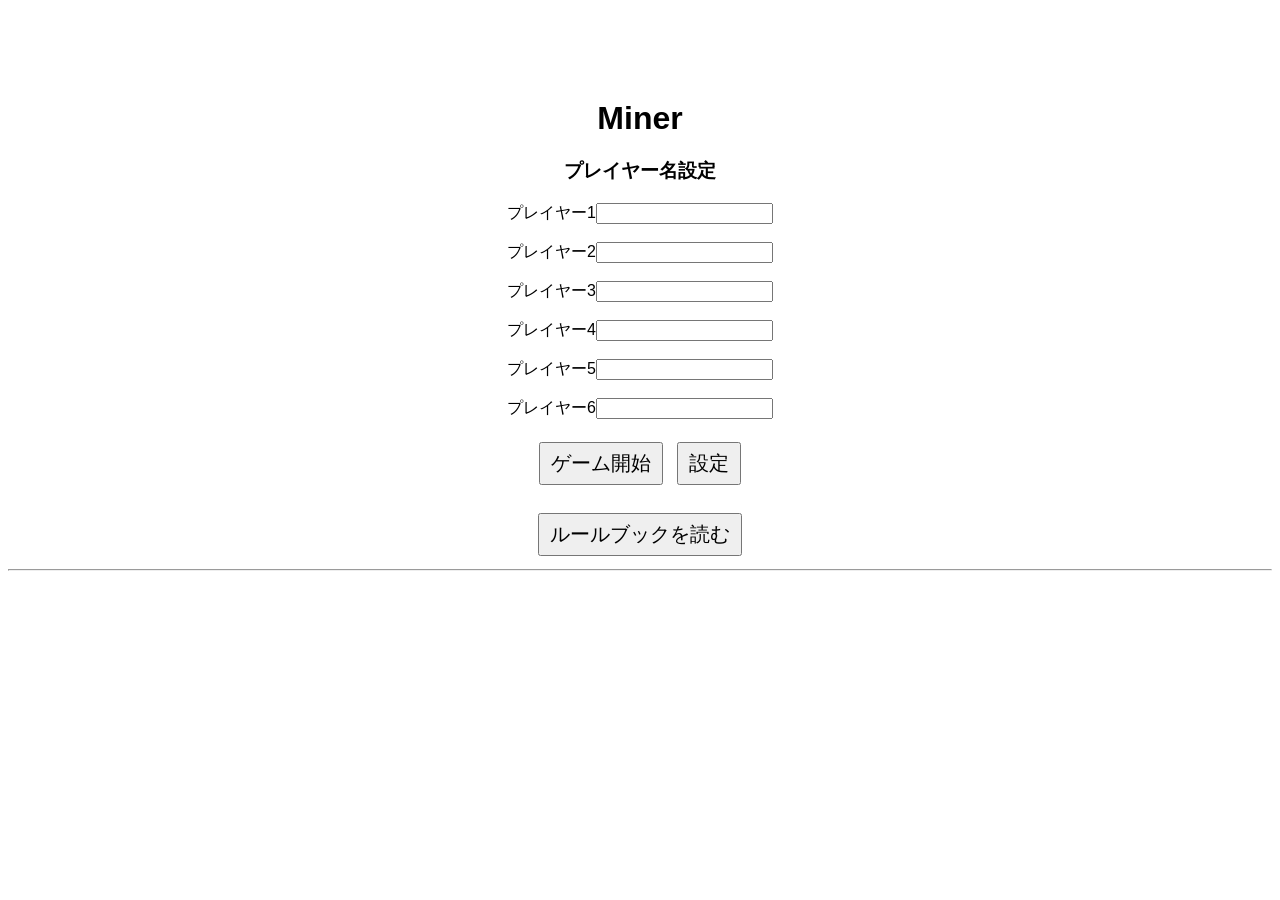
==== index.html @ f3d585bc "Add files via upload" ====
<html>
<head>

    <title>Miner</title>

    <meta name="viewport"
          content="width=device-width, initial-scale=1.0">

    <link rel="stylesheet"
          href="style.css">

</head>
<body>
    
<h1 id="title">Miner</h1>
<!-- 以下、ホーム画面 -->
<div id="homeArea">

<!-- プレイヤー名の処理 -->
<div id="playerNameArea">
</div>

<button id="startButton" onclick="startGame()">
    ゲーム開始
</button>
<button
    id="settingsButton"
    onclick="showSettings()">

    設定

</button>
<br><br>

<button id="ruleBookButton"
        onclick="showRuleBook()">
    ルールブックを読む
</button>
</div>
<!-- 以上、ホーム画面 -->

<!-- 以下、ゲーム画面 -->
    <h2 id="roundDisplay">
    Round 1
</h2>
<h3 id="scoreDisplay">
    市民 0勝　盗賊 0勝
</h3>

<div id="selectionArea">

    <h3>採掘メンバー選択</h3>

    <div id="playerSelect"></div>

</div>


<button id="roleButton" onclick="showRole()">
    役職確認
</button>
<div id="roleDisplay"></div>


<button id="mineButton" onclick="mining()">
    採掘開始
</button>

<button id="meetingButton" onclick="startMeeting()">
    会議開始
</button>
<div id="meetingDisplay"></div>
<div id="accompliceDisplay"></div>
<button id="endMeetingButton"onclick="endMeeting()">
    会議終了
</button>


<button id="nextRoundButton"
        onclick="nextRound()">
    次ラウンドへ
</button>

<button id="selectDoneButton"
        onclick="finishSelection()">
    選出完了
</button>
<!-- 以上、ゲーム画面 -->

<div id="result"></div>

<div id="settingsDisplay"></div>

<div id="ruleBookDisplay"></div>

<script src="script.js"></script>


<hr>

<button id="resetGameButton"
        onclick="resetGame()"
        style="display:none;">
    リセット
</button>

<div id="historyDisplay"></div>

</body>
</html>
---- style.css ----
body {
    text-align: center;
    font-family: sans-serif;
    margin-top: 100px;
}
#playerSelect {

    text-align: left;

    display: inline-block;

}
#historyDisplay {

    overflow-x: auto;

    margin-top: 20px;

}
button {

    font-size: 20px;

    padding: 6px 10px;

    margin: 5px;

}
input[type="checkbox"] {

    width: 19px;

    height: 19px;

}
.ruleCard {

    text-align: left;

    border: 2px solid #444;

    border-radius: 8px;

    padding: 15px;

    margin: 15px auto;

    max-width: 600px;

    background-color: #f8f8f8;

}
.ruleCard h3 {

    text-align: center;

}

/* スマホ専用設定 */

@media screen and (max-width: 768px) {

    body {

        font-size: 24px;

        margin-top: 20px;

    }

    h1 {

        font-size: 40px;

    }

    h2 {

        font-size: 32px;

    }

    h3 {

        font-size: 28px;

    }

    button {

        font-size: 24px;

        padding: 15px 25px;

        margin: 8px;

        border-radius: 8px;

    }

    input[type="checkbox"] {

        width: 32px;

        height: 32px;

    }

    input[type="text"],
    input[type="number"] {

        width: 180px;

        font-size: 24px;

        padding: 10px;

        border: 3px solid #444;

        border-radius: 8px;

    }

    table {

        font-size: 20px;

    }

    td,
    th {

        padding: 8px;

    }

}
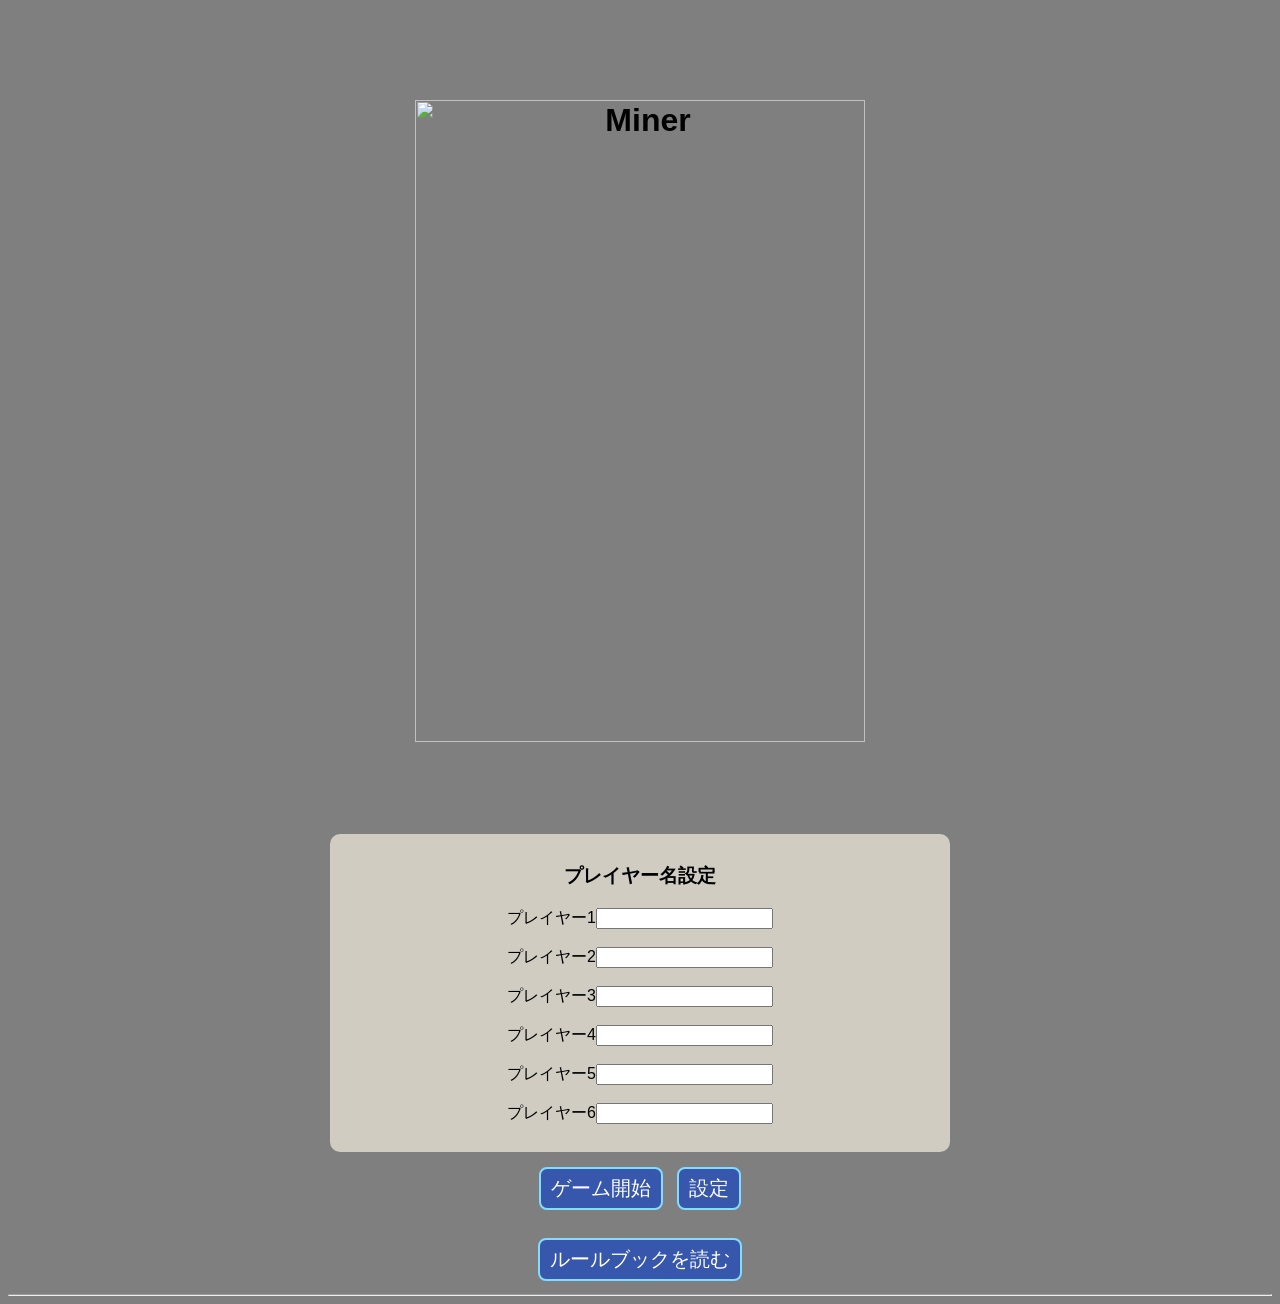
==== commit 41c82d89: "Add files via upload" ====
--- a/index.html
+++ b/index.html
@@ -12,7 +12,13 @@
 </head>
 <body>
     
-<h1 id="title">Miner</h1>
+<h1 id="title">
+
+    <img
+        src="Miner image/background/輝く結晶のMINERロゴ.png"
+        alt="Miner">
+
+</h1>
 <!-- 以下、ホーム画面 -->
 <div id="homeArea">
 
@@ -20,7 +26,7 @@
 <div id="playerNameArea">
 </div>
 
-<button id="startButton" onclick="startGame()">
+<button   id="startButton"   onclick="startGame()">
     ゲーム開始
 </button>
 <button
@@ -32,8 +38,7 @@
 </button>
 <br><br>
 
-<button id="ruleBookButton"
-        onclick="showRuleBook()">
+<button   id="ruleBookButton"   onclick="showRuleBook()">
     ルールブックを読む
 </button>
 </div>
@@ -56,32 +61,32 @@
 </div>
 
 
-<button id="roleButton" onclick="showRole()">
+<button   id="roleButton" onclick="showRole()">
     役職確認
 </button>
 <div id="roleDisplay"></div>
 
 
-<button id="mineButton" onclick="mining()">
+<button   id="mineButton" onclick="mining()">
     採掘開始
 </button>
 
-<button id="meetingButton" onclick="startMeeting()">
+<button   id="meetingButton"   onclick="startMeeting()">
     会議開始
 </button>
 <div id="meetingDisplay"></div>
 <div id="accompliceDisplay"></div>
-<button id="endMeetingButton"onclick="endMeeting()">
+<button   id="endMeetingButton"   onclick="endMeeting()">
     会議終了
 </button>
 
 
-<button id="nextRoundButton"
+<button   id="nextRoundButton"  
         onclick="nextRound()">
     次ラウンドへ
 </button>
 
-<button id="selectDoneButton"
+<button   id="selectDoneButton"  
         onclick="finishSelection()">
     選出完了
 </button>
@@ -98,12 +103,6 @@
 
 <hr>
 
-<button id="resetGameButton"
-        onclick="resetGame()"
-        style="display:none;">
-    リセット
-</button>
-
 <div id="historyDisplay"></div>
 
 </body>
--- a/style.css
+++ b/style.css
@@ -1,8 +1,91 @@
+html {
+    overflow-y: scroll;
+}
+#title img {
+
+    max-width: 500px;
+
+    width: 90%;
+
+    height: auto;
+
+}
 body {
+    background-image: url("Miner image/background/幻想的な水晶鉱山の霧景観.png");
+    background-size: cover;
+    background-position: center;
+    background-repeat: no-repeat;
+    background-attachment: fixed;
+
+    background-color: rgba(0, 0, 0, 0.5);
     text-align: center;
     font-family: sans-serif;
     margin-top: 100px;
-}
+
+    font-family:
+        "Trebuchet MS",
+        "Yu Gothic",
+        sans-serif;
+}
+h2,
+h3 {
+
+    font-family:
+        Georgia,
+        serif;
+
+}
+
+#playerNameArea,
+#roundDisplay,
+#scoreDisplay,
+#selectionArea,
+#roleDisplay,
+#meetingDisplay,
+#accompliceDisplay,
+#result,
+#settingsDisplay,
+#ruleBookDisplay,
+#historyDisplay {
+
+    background-color:
+        rgba(235,230,215,0.75);
+
+    border-radius: 10px;
+
+    padding: 10px;
+
+    margin: 10px auto;
+
+    max-width: 600px;
+}
+
+#panel{
+
+    background-color:
+        rgba(235,230,215,0.85);
+
+    border-radius: 10px;
+
+    padding: 10px;
+
+    margin: 10px auto;
+
+    max-width: 800px;
+}
+
+/* ホーム画面での不要な表示消す用 */
+#meetingDisplay:empty,
+#roleDisplay:empty,
+#result:empty,
+#settingsDisplay:empty,
+#ruleBookDisplay:empty,
+#historyDisplay:empty,
+#accompliceDisplay:empty {
+    display: none;
+}
+/* ホーム画面での不要な表示消す用 */
+
 #playerSelect {
 
     text-align: left;
@@ -19,11 +102,43 @@
 }
 button {
 
+    background-color:
+        rgba(50, 84, 176, 0.93);
+
+    color: white;
+
+    border: 2px solid
+        rgb(130, 220, 255);
+
+    border-radius: 8px;
+
     font-size: 20px;
 
     padding: 6px 10px;
 
     margin: 5px;
+}
+button:hover {
+
+    background-color:
+        rgba(34, 69, 134, 0.95);
+
+}
+button:disabled {
+
+    background-color:
+        rgba(120,120,120,0.7);
+
+    color: #ddd;
+
+    box-shadow: 2px 2px 6px rgba(0,0,0,0.3);
+
+}
+#roleDisplay {
+
+    font-size: 24px;
+
+    font-weight: bold;
 
 }
 input[type="checkbox"] {
@@ -55,10 +170,20 @@
     text-align: center;
 
 }
+input[type="radio"] {
+    width: 24px;
+    height: 24px;
+}
 
 /* スマホ専用設定 */
 
 @media screen and (max-width: 768px) {
+    #title img {
+
+    width: min(90%, 500px);
+
+    height: auto;
+    }
 
     body {
 
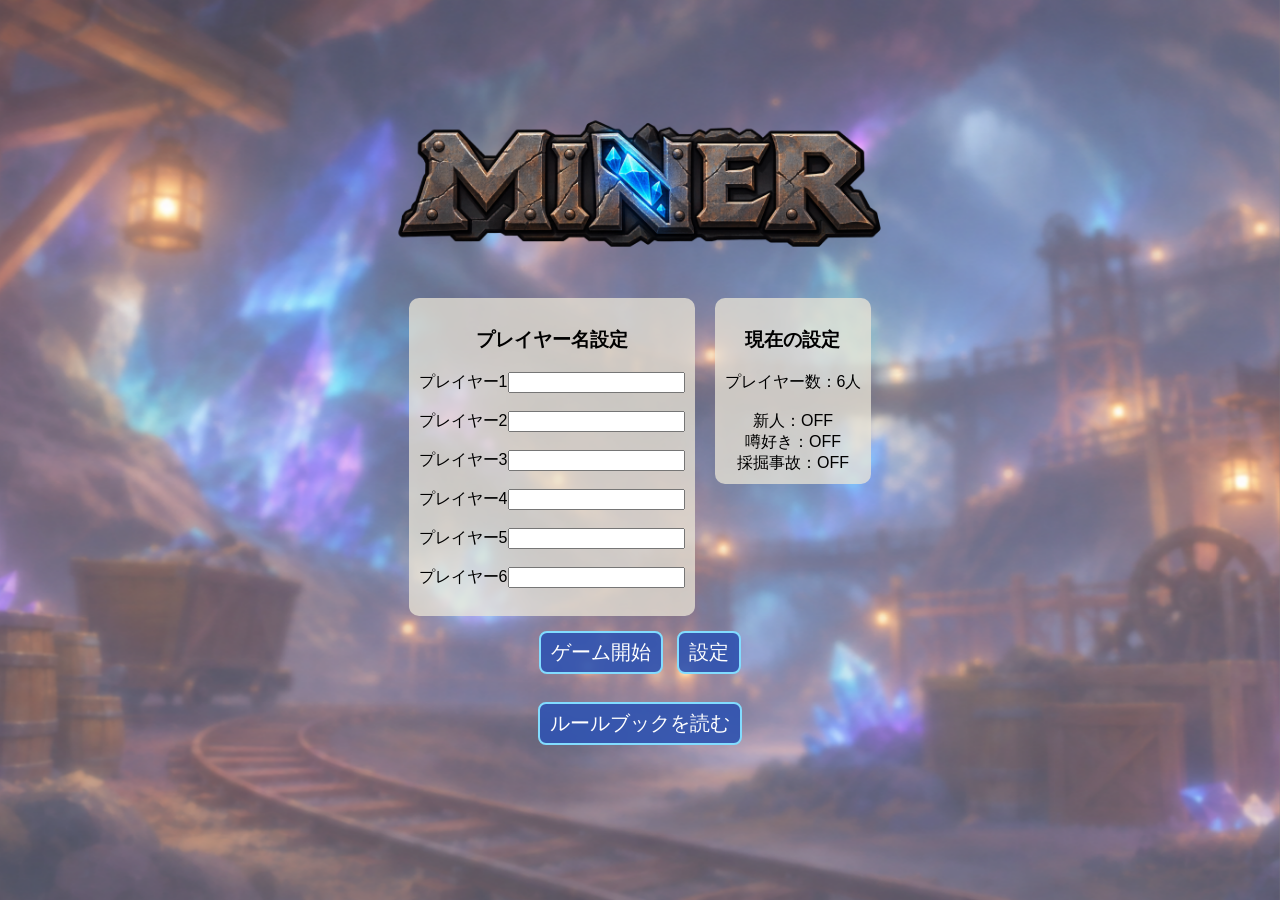
==== commit 11527fd2: "Add files via upload" ====
--- a/index.html
+++ b/index.html
@@ -1,109 +1,77 @@
 <html>
-<head>
-
+  <head>
     <title>Miner</title>
 
-    <meta name="viewport"
-          content="width=device-width, initial-scale=1.0">
+    <meta name="viewport" content="width=device-width, initial-scale=1.0" />
 
-    <link rel="stylesheet"
-          href="style.css">
+    <link rel="stylesheet" href="style.css" />
+  </head>
+  <body>
+    
+<body>
 
-</head>
-<body>
-    
+<div id="backgroundLayer"></div>
+
 <h1 id="title">
 
-    <img
-        src="Miner image/background/輝く結晶のMINERロゴ.png"
-        alt="Miner">
+    <h1 id="title">
+      <img src="Miner image/background/Miner-logo.png" alt="Miner" />
+    </h1>
+    <!-- 以下、ホーム画面 -->
+    <div id="homescreen">
+      <div id="homeArea">
+        <!-- プレイヤー名の処理 -->
+        <div id="playerSetupArea">
+          <div id="playerNameArea"></div>
+          <div id="settingSummary"></div>
+        </div>
+      </div>
+      <div id="homeButton">
+        <button id="startButton" onclick="startGame()">ゲーム開始</button>
+        <button id="settingsButton" onclick="showSettings()">設定</button>
+        <br /><br />
 
-</h1>
-<!-- 以下、ホーム画面 -->
-<div id="homeArea">
+        <button id="ruleBookButton" onclick="showRuleBook()">
+          ルールブックを読む
+        </button>
+      </div>
+    </div>
 
-<!-- プレイヤー名の処理 -->
-<div id="playerNameArea">
-</div>
+    <!-- 以上、ホーム画面 -->
 
-<button   id="startButton"   onclick="startGame()">
-    ゲーム開始
-</button>
-<button
-    id="settingsButton"
-    onclick="showSettings()">
+    <!-- 以下、ゲーム画面 -->
+    <h2 id="roundDisplay">Round 1</h2>
+    <h3 id="scoreDisplay">市民 0勝　盗賊 0勝</h3>
 
-    設定
+    <div id="selectionArea">
+      <h3>採掘メンバー選択</h3>
 
-</button>
-<br><br>
+      <div id="playerSelect"></div>
+    </div>
 
-<button   id="ruleBookButton"   onclick="showRuleBook()">
-    ルールブックを読む
-</button>
-</div>
-<!-- 以上、ホーム画面 -->
+    <button id="roleButton" onclick="showRole()">役職確認</button>
+    <div id="roleDisplay"></div>
 
-<!-- 以下、ゲーム画面 -->
-    <h2 id="roundDisplay">
-    Round 1
-</h2>
-<h3 id="scoreDisplay">
-    市民 0勝　盗賊 0勝
-</h3>
+    <button id="mineButton" onclick="mining()">採掘開始</button>
 
-<div id="selectionArea">
+    <button id="meetingButton" onclick="startMeeting()">会議開始</button>
+    <div id="meetingDisplay"></div>
+    <div id="accompliceDisplay"></div>
+    <button id="endMeetingButton" onclick="endMeeting()">会議終了</button>
 
-    <h3>採掘メンバー選択</h3>
+    <button id="nextRoundButton" onclick="nextRound()">次ラウンドへ</button>
 
-    <div id="playerSelect"></div>
+    <button id="selectDoneButton" onclick="finishSelection()">選出完了</button>
+    <!-- 以上、ゲーム画面 -->
 
-</div>
+    <div id="result"></div>
 
+    <div id="settingsDisplay"></div>
 
-<button   id="roleButton" onclick="showRole()">
-    役職確認
-</button>
-<div id="roleDisplay"></div>
+    <div id="ruleBookDisplay"></div>
 
+    <script src="script.js"></script>
 
-<button   id="mineButton" onclick="mining()">
-    採掘開始
-</button>
-
-<button   id="meetingButton"   onclick="startMeeting()">
-    会議開始
-</button>
-<div id="meetingDisplay"></div>
-<div id="accompliceDisplay"></div>
-<button   id="endMeetingButton"   onclick="endMeeting()">
-    会議終了
-</button>
-
-
-<button   id="nextRoundButton"  
-        onclick="nextRound()">
-    次ラウンドへ
-</button>
-
-<button   id="selectDoneButton"  
-        onclick="finishSelection()">
-    選出完了
-</button>
-<!-- 以上、ゲーム画面 -->
-
-<div id="result"></div>
-
-<div id="settingsDisplay"></div>
-
-<div id="ruleBookDisplay"></div>
-
-<script src="script.js"></script>
-
-
-<hr>
-
-<div id="historyDisplay"></div>
-
-</body>
+    <div id="historyDisplay"></div>
+  </body>
 </html>
--- a/style.css
+++ b/style.css
@@ -1,42 +1,49 @@
 html {
-    overflow-y: scroll;
+  overflow-y: scroll;
 }
 #title img {
-
-    max-width: 500px;
-
-    width: 90%;
-
-    height: auto;
-
+  max-width: 500px;
+
+  width: 90%;
+
+  height: auto;
 }
 body {
-    background-image: url("Miner image/background/幻想的な水晶鉱山の霧景観.png");
-    background-size: cover;
-    background-position: center;
-    background-repeat: no-repeat;
-    background-attachment: fixed;
-
-    background-color: rgba(0, 0, 0, 0.5);
-    text-align: center;
-    font-family: sans-serif;
-    margin-top: 100px;
-
-    font-family:
-        "Trebuchet MS",
-        "Yu Gothic",
-        sans-serif;
+  background-color: rgba(0, 0, 0, 0.5);
+  text-align: center;
+  font-family: sans-serif;
+  margin-top: 100px;
+
+  font-family: "Trebuchet MS", "Yu Gothic", sans-serif;
+}
+#backgroundLayer {
+  position: fixed;
+
+  top: 0;
+
+  left: 0;
+
+  width: 100%;
+
+  height: 100%;
+
+  background-image: url("Miner image/background/Miner-background.png");
+
+  background-size: cover;
+
+  background-position: center;
+
+  background-repeat: no-repeat;
+
+  z-index: -1;
 }
 h2,
 h3 {
-
-    font-family:
-        Georgia,
-        serif;
-
+  font-family: Georgia, serif;
 }
 
 #playerNameArea,
+#settingSummary,
 #roundDisplay,
 #scoreDisplay,
 #selectionArea,
@@ -47,31 +54,35 @@
 #settingsDisplay,
 #ruleBookDisplay,
 #historyDisplay {
-
-    background-color:
-        rgba(235,230,215,0.75);
-
-    border-radius: 10px;
-
-    padding: 10px;
-
-    margin: 10px auto;
-
-    max-width: 600px;
-}
-
-#panel{
-
-    background-color:
-        rgba(235,230,215,0.85);
-
-    border-radius: 10px;
-
-    padding: 10px;
-
-    margin: 10px auto;
-
-    max-width: 800px;
+  background-color: rgba(235, 230, 215, 0.75);
+
+  border-radius: 10px;
+
+  padding: 10px;
+
+  margin: 10px auto;
+
+  max-width: 600px;
+}
+#playerSetupArea {
+  display: inline-flex;
+
+  justify-content: center;
+
+  gap: 20px;
+
+  align-items: flex-start;
+}
+#panel {
+  background-color: rgba(235, 230, 215, 0.85);
+
+  border-radius: 10px;
+
+  padding: 10px;
+
+  margin: 10px auto;
+
+  max-width: 800px;
 }
 
 /* ホーム画面での不要な表示消す用 */
@@ -82,181 +93,143 @@
 #ruleBookDisplay:empty,
 #historyDisplay:empty,
 #accompliceDisplay:empty {
-    display: none;
+  display: none;
 }
 /* ホーム画面での不要な表示消す用 */
 
 #playerSelect {
-
-    text-align: left;
-
-    display: inline-block;
-
+  text-align: left;
+
+  display: inline-block;
 }
 #historyDisplay {
-
-    overflow-x: auto;
-
+  overflow-x: auto;
+
+  margin-top: 20px;
+}
+button {
+  background-color: rgba(50, 84, 176, 0.93);
+
+  color: white;
+
+  border: 2px solid rgb(130, 220, 255);
+
+  border-radius: 8px;
+
+  font-size: 20px;
+
+  padding: 6px 10px;
+
+  margin: 5px;
+}
+button:hover {
+  background-color: rgba(34, 69, 134, 0.95);
+}
+button:disabled {
+  background-color: rgba(120, 120, 120, 0.7);
+
+  color: #ddd;
+
+  box-shadow: 2px 2px 6px rgba(0, 0, 0, 0.3);
+}
+#ruleBookDisplay button {
+  width: 200px;
+}
+#roleDisplay {
+  font-size: 24px;
+
+  font-weight: bold;
+}
+input[type="checkbox"] {
+  width: 19px;
+
+  height: 19px;
+}
+.ruleCard {
+  text-align: left;
+
+  border: 2px solid #444;
+
+  border-radius: 8px;
+
+  padding: 15px;
+
+  margin: 15px auto;
+
+  max-width: 600px;
+
+  background-color: #f8f8f8;
+}
+.ruleCard h3 {
+  text-align: center;
+}
+input[type="radio"] {
+  width: 24px;
+  height: 24px;
+}
+
+/* スマホ専用設定 */
+
+@media screen and (max-width: 768px) {
+  #title img {
+    width: min(90%, 500px);
+
+    height: auto;
+  }
+
+  body {
+    font-size: 24px;
+    background-attachment: scroll;
     margin-top: 20px;
-
-}
-button {
-
-    background-color:
-        rgba(50, 84, 176, 0.93);
-
-    color: white;
-
-    border: 2px solid
-        rgb(130, 220, 255);
+  }
+
+  h1 {
+    font-size: 40px;
+  }
+
+  h2 {
+    font-size: 32px;
+  }
+
+  h3 {
+    font-size: 28px;
+  }
+
+  button {
+    font-size: 24px;
+
+    padding: 15px 25px;
+
+    margin: 8px;
 
     border-radius: 8px;
-
+  }
+
+  input[type="checkbox"] {
+    width: 32px;
+
+    height: 32px;
+  }
+
+  input[type="text"],
+  input[type="number"] {
+    width: 180px;
+
+    font-size: 24px;
+
+    padding: 10px;
+
+    border: 3px solid #444;
+
+    border-radius: 8px;
+  }
+
+  table {
     font-size: 20px;
-
-    padding: 6px 10px;
-
-    margin: 5px;
-}
-button:hover {
-
-    background-color:
-        rgba(34, 69, 134, 0.95);
-
-}
-button:disabled {
-
-    background-color:
-        rgba(120,120,120,0.7);
-
-    color: #ddd;
-
-    box-shadow: 2px 2px 6px rgba(0,0,0,0.3);
-
-}
-#roleDisplay {
-
-    font-size: 24px;
-
-    font-weight: bold;
-
-}
-input[type="checkbox"] {
-
-    width: 19px;
-
-    height: 19px;
-
-}
-.ruleCard {
-
-    text-align: left;
-
-    border: 2px solid #444;
-
-    border-radius: 8px;
-
-    padding: 15px;
-
-    margin: 15px auto;
-
-    max-width: 600px;
-
-    background-color: #f8f8f8;
-
-}
-.ruleCard h3 {
-
-    text-align: center;
-
-}
-input[type="radio"] {
-    width: 24px;
-    height: 24px;
-}
-
-/* スマホ専用設定 */
-
-@media screen and (max-width: 768px) {
-    #title img {
-
-    width: min(90%, 500px);
-
-    height: auto;
-    }
-
-    body {
-
-        font-size: 24px;
-
-        margin-top: 20px;
-
-    }
-
-    h1 {
-
-        font-size: 40px;
-
-    }
-
-    h2 {
-
-        font-size: 32px;
-
-    }
-
-    h3 {
-
-        font-size: 28px;
-
-    }
-
-    button {
-
-        font-size: 24px;
-
-        padding: 15px 25px;
-
-        margin: 8px;
-
-        border-radius: 8px;
-
-    }
-
-    input[type="checkbox"] {
-
-        width: 32px;
-
-        height: 32px;
-
-    }
-
-    input[type="text"],
-    input[type="number"] {
-
-        width: 180px;
-
-        font-size: 24px;
-
-        padding: 10px;
-
-        border: 3px solid #444;
-
-        border-radius: 8px;
-
-    }
-
-    table {
-
-        font-size: 20px;
-
-    }
-
-    td,
-    th {
-
-        padding: 8px;
-
-    }
-
-}
+  }
+
+  td,
+  th {
+    padding: 8px;
+  }
+}
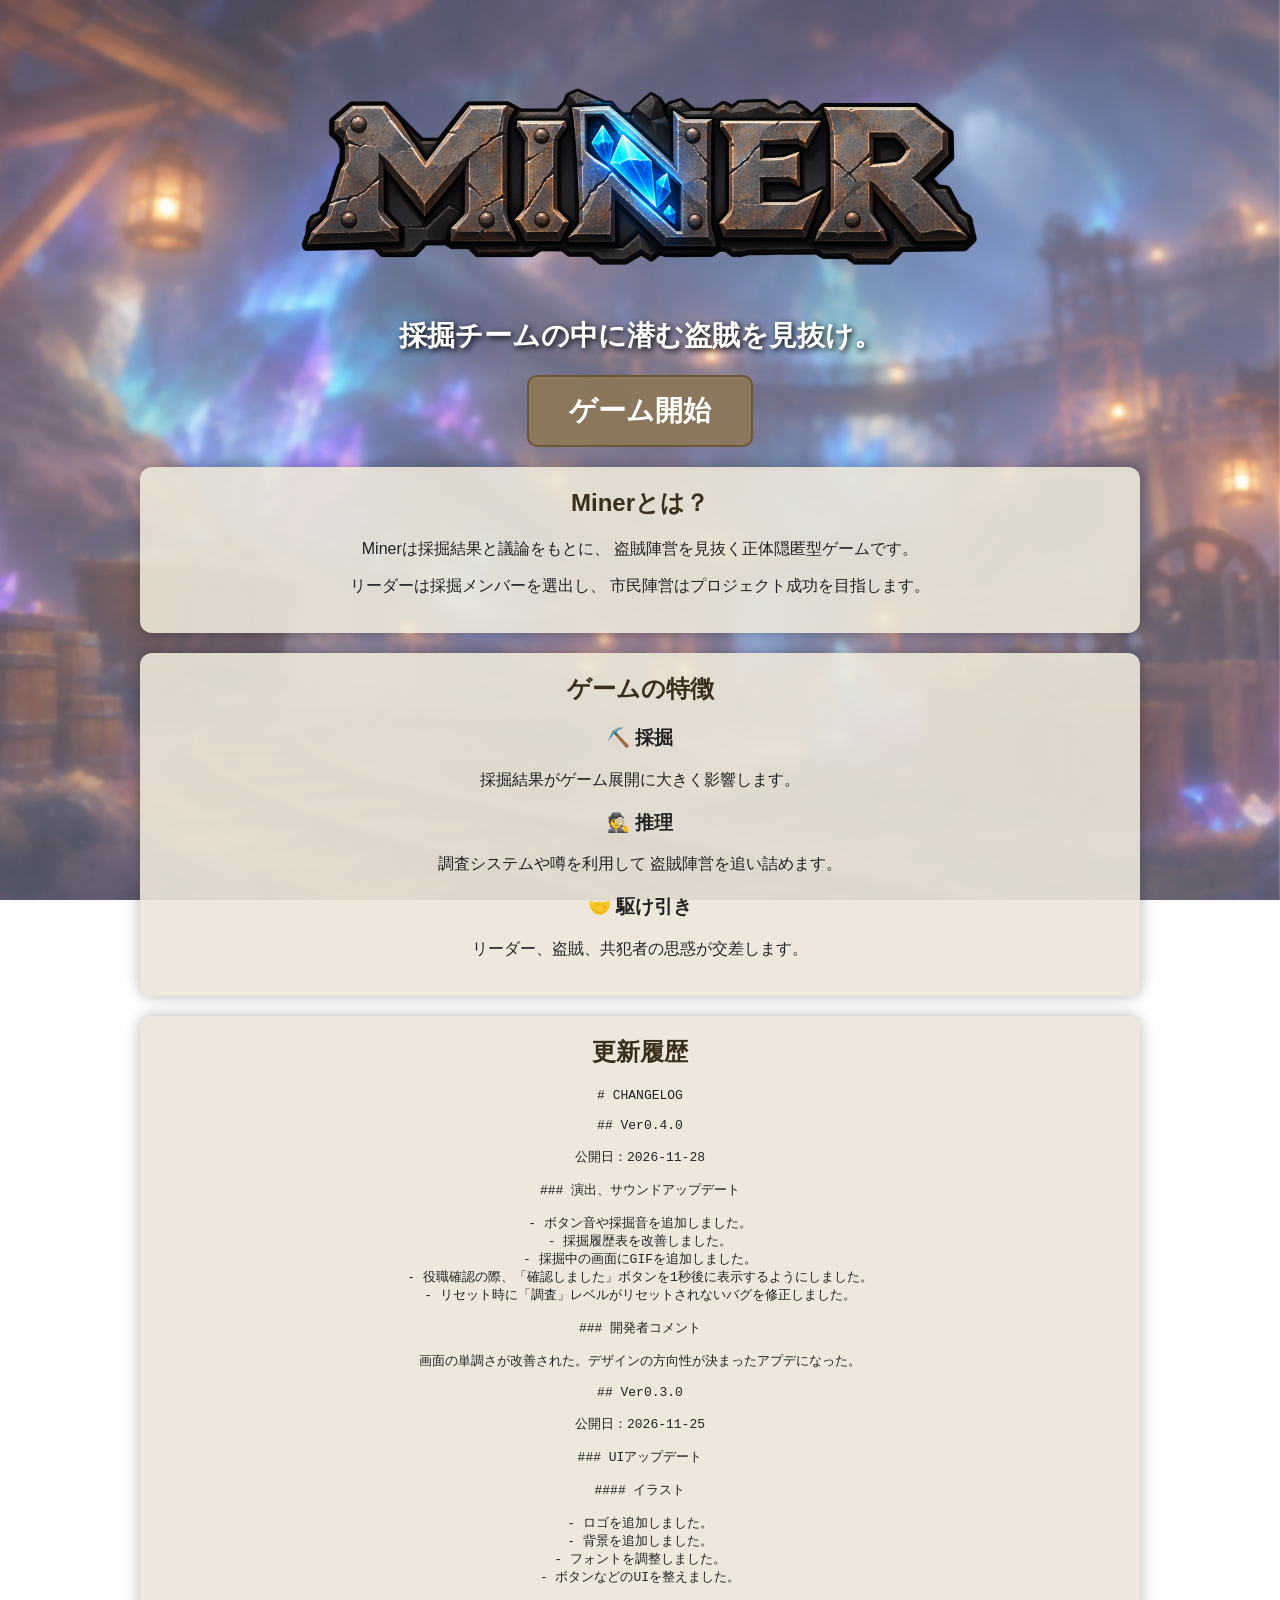
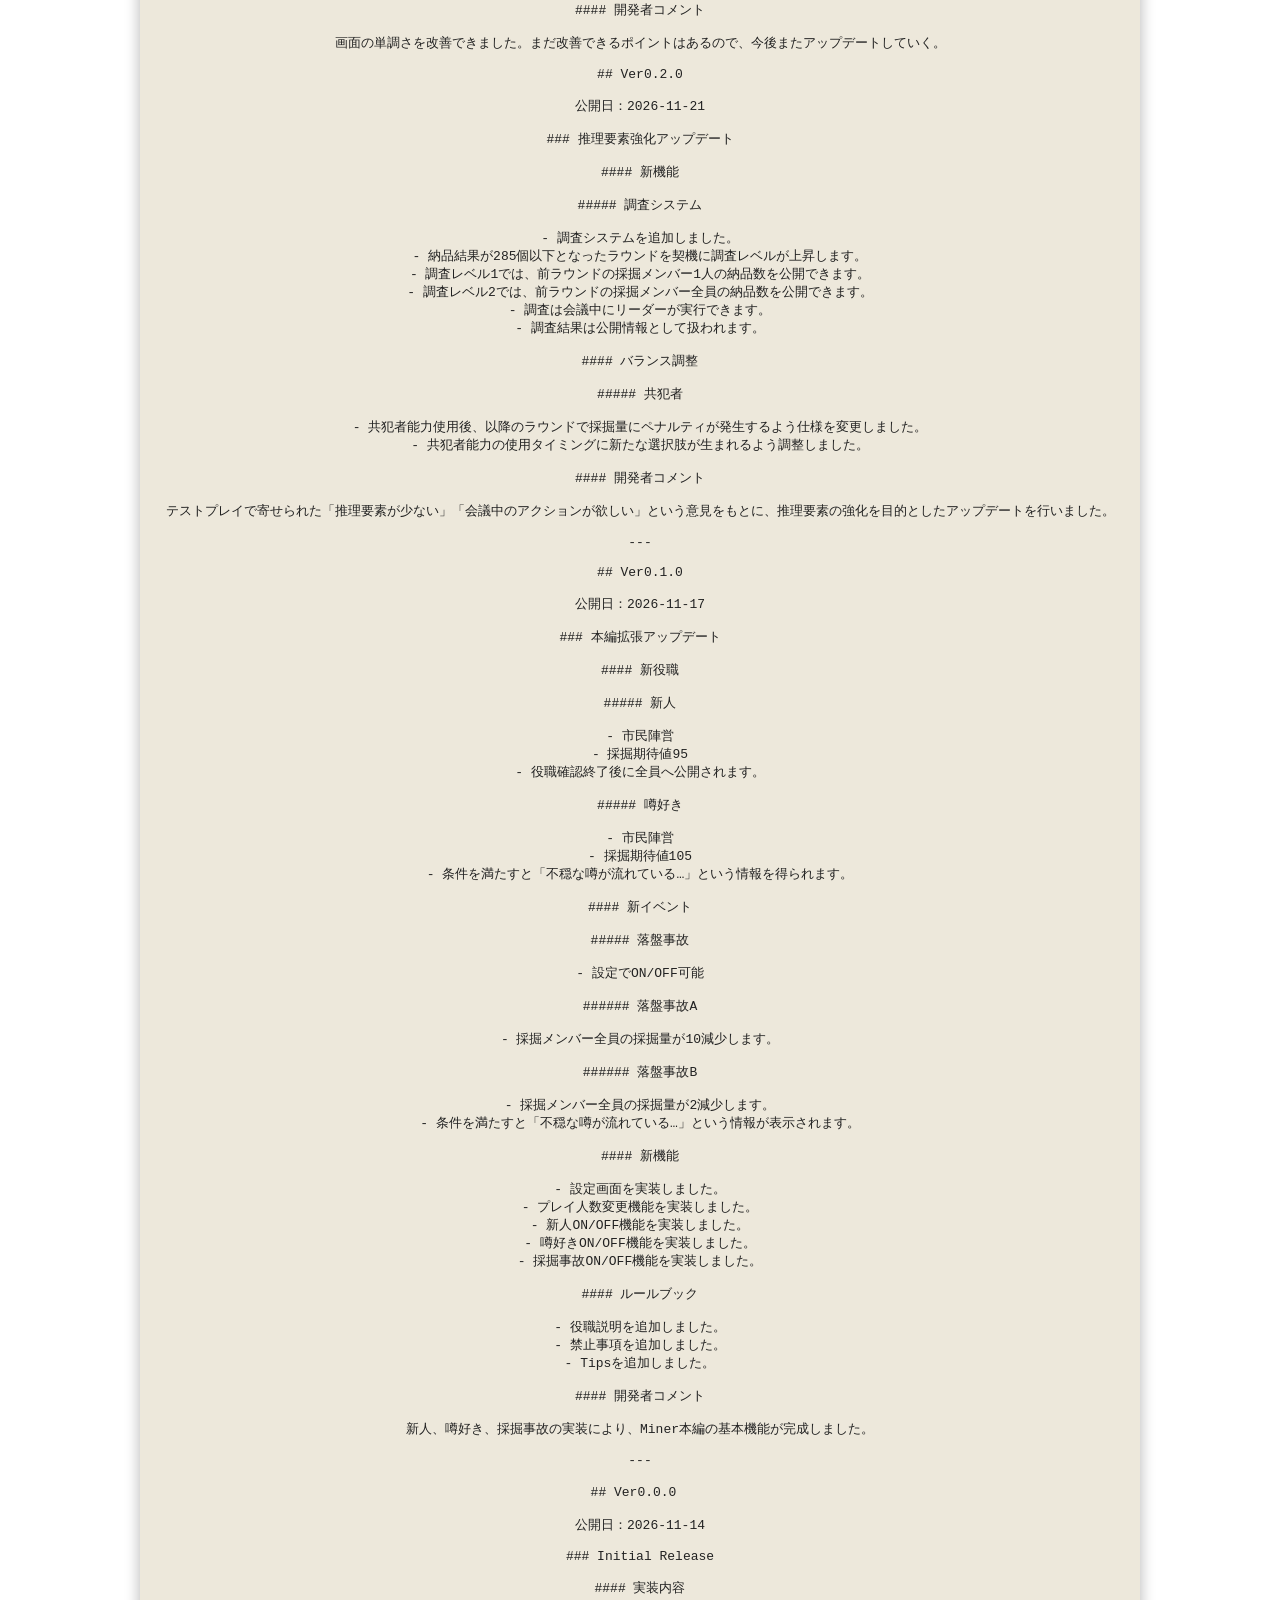
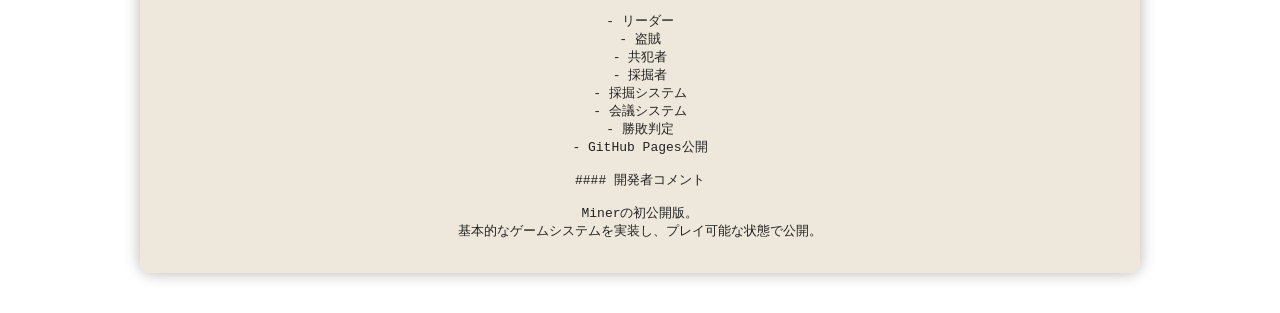
==== commit 556b229d: "Add files via upload" ====
--- a/index.html
+++ b/index.html
@@ -1,77 +1,83 @@
-<html>
+<!doctype html>
+<html lang="ja">
   <head>
-    <title>Miner</title>
-
+    <meta charset="UTF-8" />
     <meta name="viewport" content="width=device-width, initial-scale=1.0" />
 
-    <link rel="stylesheet" href="style.css" />
+    <title>Miner Official Site</title>
+
+    <link rel="stylesheet" href="official.css" />
   </head>
+
   <body>
-    
-<body>
+    <div id="backgroundLayer"></div>
 
-<div id="backgroundLayer"></div>
+    <main>
+      <section id="hero">
+        <img
+          src="Miner image/background/Miner-logo.png"
+          alt="Miner"
+          id="logo"
+        />
 
-<h1 id="title">
+        <p class="catchCopy">採掘チームの中に潜む盗賊を見抜け。</p>
 
-    <h1 id="title">
-      <img src="Miner image/background/Miner-logo.png" alt="Miner" />
-    </h1>
-    <!-- 以下、ホーム画面 -->
-    <div id="homescreen">
-      <div id="homeArea">
-        <!-- プレイヤー名の処理 -->
-        <div id="playerSetupArea">
-          <div id="playerNameArea"></div>
-          <div id="settingSummary"></div>
-        </div>
-      </div>
-      <div id="homeButton">
-        <button id="startButton" onclick="startGame()">ゲーム開始</button>
-        <button id="settingsButton" onclick="showSettings()">設定</button>
-        <br /><br />
+        <a href="game.html">
+          <button class="mainButton">ゲーム開始</button>
+        </a>
+      </section>
 
-        <button id="ruleBookButton" onclick="showRuleBook()">
-          ルールブックを読む
-        </button>
-      </div>
-    </div>
+      <section class="panel">
+        <h2>Minerとは？</h2>
 
-    <!-- 以上、ホーム画面 -->
+        <p>
+          Minerは採掘結果と議論をもとに、 盗賊陣営を見抜く正体隠匿型ゲームです。
+        </p>
 
-    <!-- 以下、ゲーム画面 -->
-    <h2 id="roundDisplay">Round 1</h2>
-    <h3 id="scoreDisplay">市民 0勝　盗賊 0勝</h3>
+        <p>
+          リーダーは採掘メンバーを選出し、
+          市民陣営はプロジェクト成功を目指します。
+        </p>
+      </section>
 
-    <div id="selectionArea">
-      <h3>採掘メンバー選択</h3>
+      <section class="panel">
+        <h2>ゲームの特徴</h2>
 
-      <div id="playerSelect"></div>
-    </div>
+        <h3>⛏️ 採掘</h3>
 
-    <button id="roleButton" onclick="showRole()">役職確認</button>
-    <div id="roleDisplay"></div>
+        <p>採掘結果がゲーム展開に大きく影響します。</p>
 
-    <button id="mineButton" onclick="mining()">採掘開始</button>
+        <h3>🕵️ 推理</h3>
 
-    <button id="meetingButton" onclick="startMeeting()">会議開始</button>
-    <div id="meetingDisplay"></div>
-    <div id="accompliceDisplay"></div>
-    <button id="endMeetingButton" onclick="endMeeting()">会議終了</button>
+        <p>調査システムや噂を利用して 盗賊陣営を追い詰めます。</p>
 
-    <button id="nextRoundButton" onclick="nextRound()">次ラウンドへ</button>
+        <h3>🤝 駆け引き</h3>
 
-    <button id="selectDoneButton" onclick="finishSelection()">選出完了</button>
-    <!-- 以上、ゲーム画面 -->
+        <p>リーダー、盗賊、共犯者の思惑が交差します。</p>
+      </section>
 
-    <div id="result"></div>
+      <section class="panel">
+        <h2>更新履歴</h2>
 
-    <div id="settingsDisplay"></div>
+        <pre id="changelog">
 
-    <div id="ruleBookDisplay"></div>
+         読み込み中...
 
-    <script src="script.js"></script>
+        </pre>
+      </section>
+    </main>
+    <script>
+      fetch("CHANGELOG.md")
+        .then((response) => response.text())
 
-    <div id="historyDisplay"></div>
+        .then((text) => {
+          document.getElementById("changelog").innerText = text;
+        })
+
+        .catch((error) => {
+          document.getElementById("changelog").innerText =
+            "更新履歴を読み込めませんでした。";
+        });
+    </script>
   </body>
 </html>
--- a/official.css
+++ b/official.css
@@ -0,0 +1,135 @@
+html {
+  overflow-y: scroll;
+}
+
+body {
+  margin: 0;
+
+  text-align: center;
+
+  font-family: "Yu Gothic", sans-serif;
+
+  color: #222;
+}
+
+/* 背景 */
+
+#backgroundLayer {
+  position: fixed;
+
+  inset: 0;
+
+  z-index: -1;
+
+  background-image: url("Miner image/background/Miner-background.png");
+
+  background-size: cover;
+
+  background-position: center;
+
+  background-repeat: no-repeat;
+}
+
+/* 全体レイアウト */
+
+main {
+  width: min(1000px, 95%);
+
+  margin: auto;
+
+  padding: 20px;
+}
+
+/* ロゴ */
+
+#logo {
+  width: min(700px, 90%);
+
+  height: auto;
+
+  margin-top: 40px;
+}
+
+/* キャッチコピー */
+
+.catchCopy {
+  font-size: 28px;
+
+  font-weight: bold;
+
+  color: white;
+
+  text-shadow: 2px 2px 6px black;
+
+  margin: 20px 0;
+}
+
+/* パネル */
+
+.panel {
+  background-color: rgba(235, 230, 215, 0.9);
+
+  border-radius: 12px;
+
+  padding: 20px;
+
+  margin: 20px auto;
+
+  box-shadow: 0 0 15px rgba(0, 0, 0, 0.3);
+}
+
+/* 見出し */
+
+.panel h2 {
+  margin-top: 0;
+
+  color: #3a2f1d;
+}
+
+/* ゲーム開始ボタン */
+
+.mainButton {
+  font-size: 28px;
+
+  font-weight: bold;
+
+  padding: 15px 40px;
+
+  border-radius: 10px;
+
+  border: 2px solid #6d5737;
+
+  background-color: rgba(140, 120, 90, 0.95);
+
+  color: white;
+
+  cursor: pointer;
+}
+
+.mainButton:hover {
+  background-color: rgba(165, 140, 105, 0.95);
+}
+
+/* スクリーンショット */
+
+.screenshot {
+  width: min(800px, 100%);
+
+  border-radius: 10px;
+
+  margin-top: 10px;
+}
+
+/* スマホ */
+
+@media screen and (max-width: 768px) {
+  .catchCopy {
+    font-size: 20px;
+  }
+
+  .mainButton {
+    width: 90%;
+
+    font-size: 24px;
+  }
+}
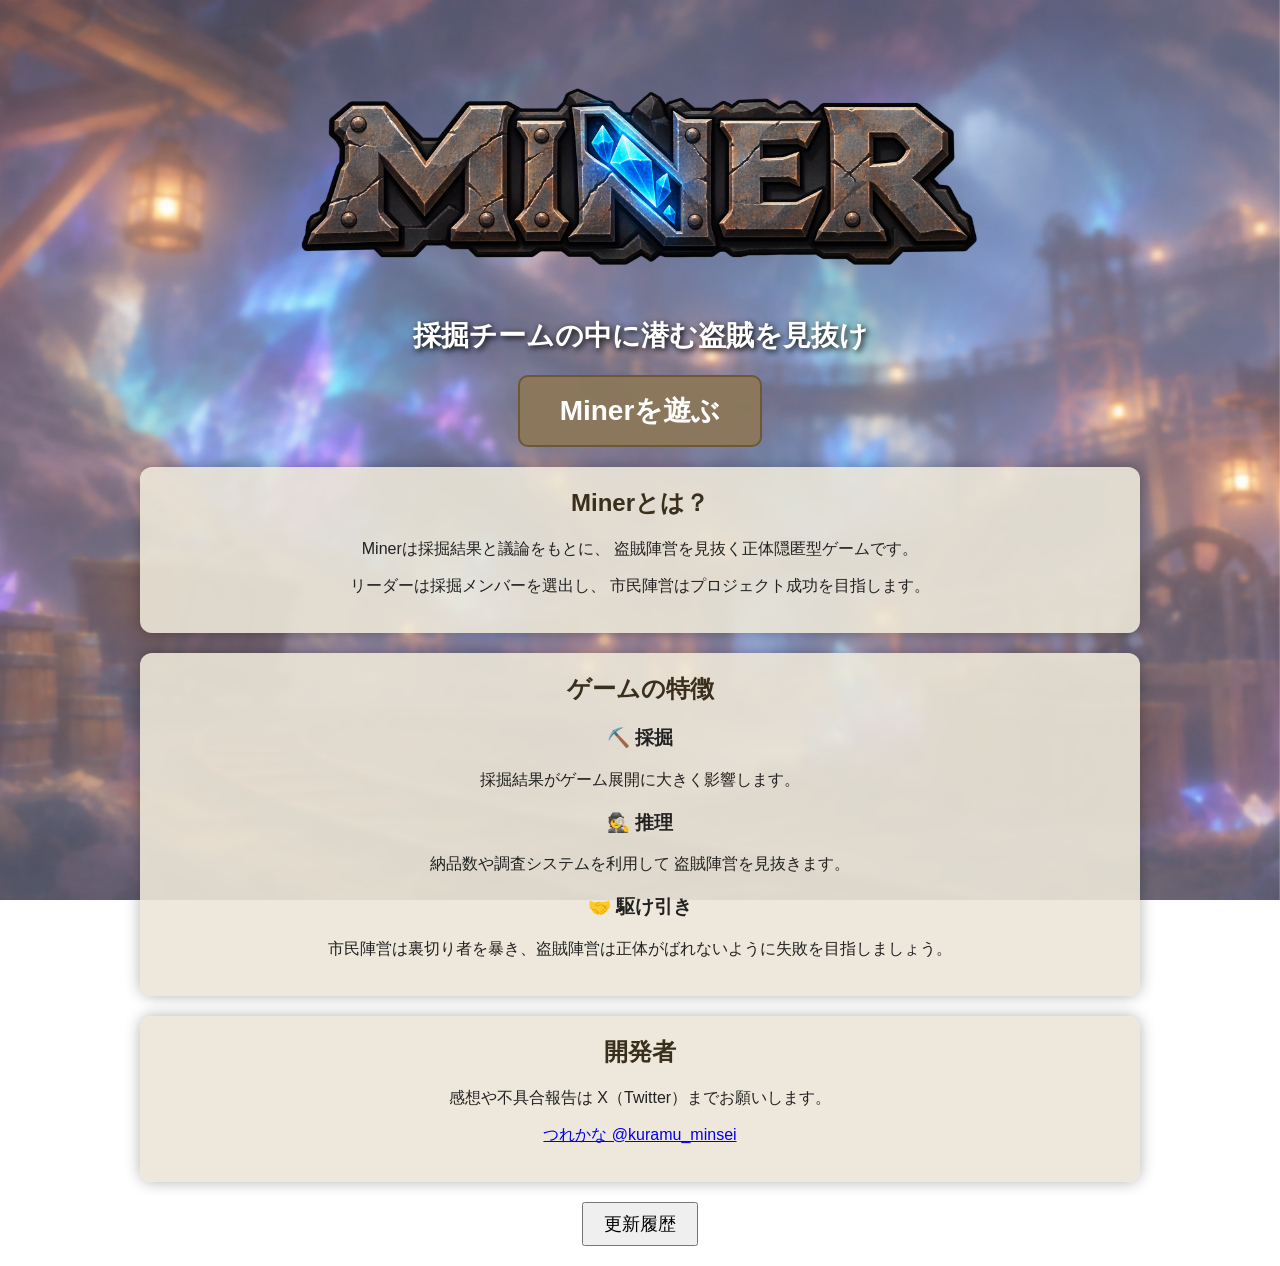
==== commit ef08cf71: "Add files via upload" ====
--- a/index.html
+++ b/index.html
@@ -20,10 +20,10 @@
           id="logo"
         />
 
-        <p class="catchCopy">採掘チームの中に潜む盗賊を見抜け。</p>
+        <p class="catchCopy">採掘チームの中に潜む盗賊を見抜け</p>
 
         <a href="game.html">
-          <button class="mainButton">ゲーム開始</button>
+          <button class="mainButton">Minerを遊ぶ</button>
         </a>
       </section>
 
@@ -49,35 +49,28 @@
 
         <h3>🕵️ 推理</h3>
 
-        <p>調査システムや噂を利用して 盗賊陣営を追い詰めます。</p>
+        <p>納品数や調査システムを利用して 盗賊陣営を見抜きます。</p>
 
         <h3>🤝 駆け引き</h3>
 
-        <p>リーダー、盗賊、共犯者の思惑が交差します。</p>
+        <p>
+          市民陣営は裏切り者を暴き、盗賊陣営は正体がばれないように失敗を目指しましょう。
+        </p>
       </section>
+      <section class="panel">
+        <h2>開発者</h2>
 
-      <section class="panel">
-        <h2>更新履歴</h2>
+        <p>感想や不具合報告は X（Twitter）までお願いします。</p>
 
-        <pre id="changelog">
-
-         読み込み中...
-
-        </pre>
+        <p>
+          <a href="https://x.com/kuramu_minsei" target="_blank">
+            つれかな @kuramu_minsei
+          </a>
+        </p>
       </section>
+      <a href="changelog.html">
+        <button class="subButton">更新履歴</button>
+      </a>
     </main>
-    <script>
-      fetch("CHANGELOG.md")
-        .then((response) => response.text())
-
-        .then((text) => {
-          document.getElementById("changelog").innerText = text;
-        })
-
-        .catch((error) => {
-          document.getElementById("changelog").innerText =
-            "更新履歴を読み込めませんでした。";
-        });
-    </script>
   </body>
 </html>
--- a/official.css
+++ b/official.css
@@ -109,7 +109,11 @@
 .mainButton:hover {
   background-color: rgba(165, 140, 105, 0.95);
 }
+.subButton {
+  font-size: 18px;
 
+  padding: 8px 20px;
+}
 /* スクリーンショット */
 
 .screenshot {
@@ -118,6 +122,10 @@
   border-radius: 10px;
 
   margin-top: 10px;
+}
+.changelogPanel {
+  text-align: left;
+  padding-left: 30px;
 }
 
 /* スマホ */
